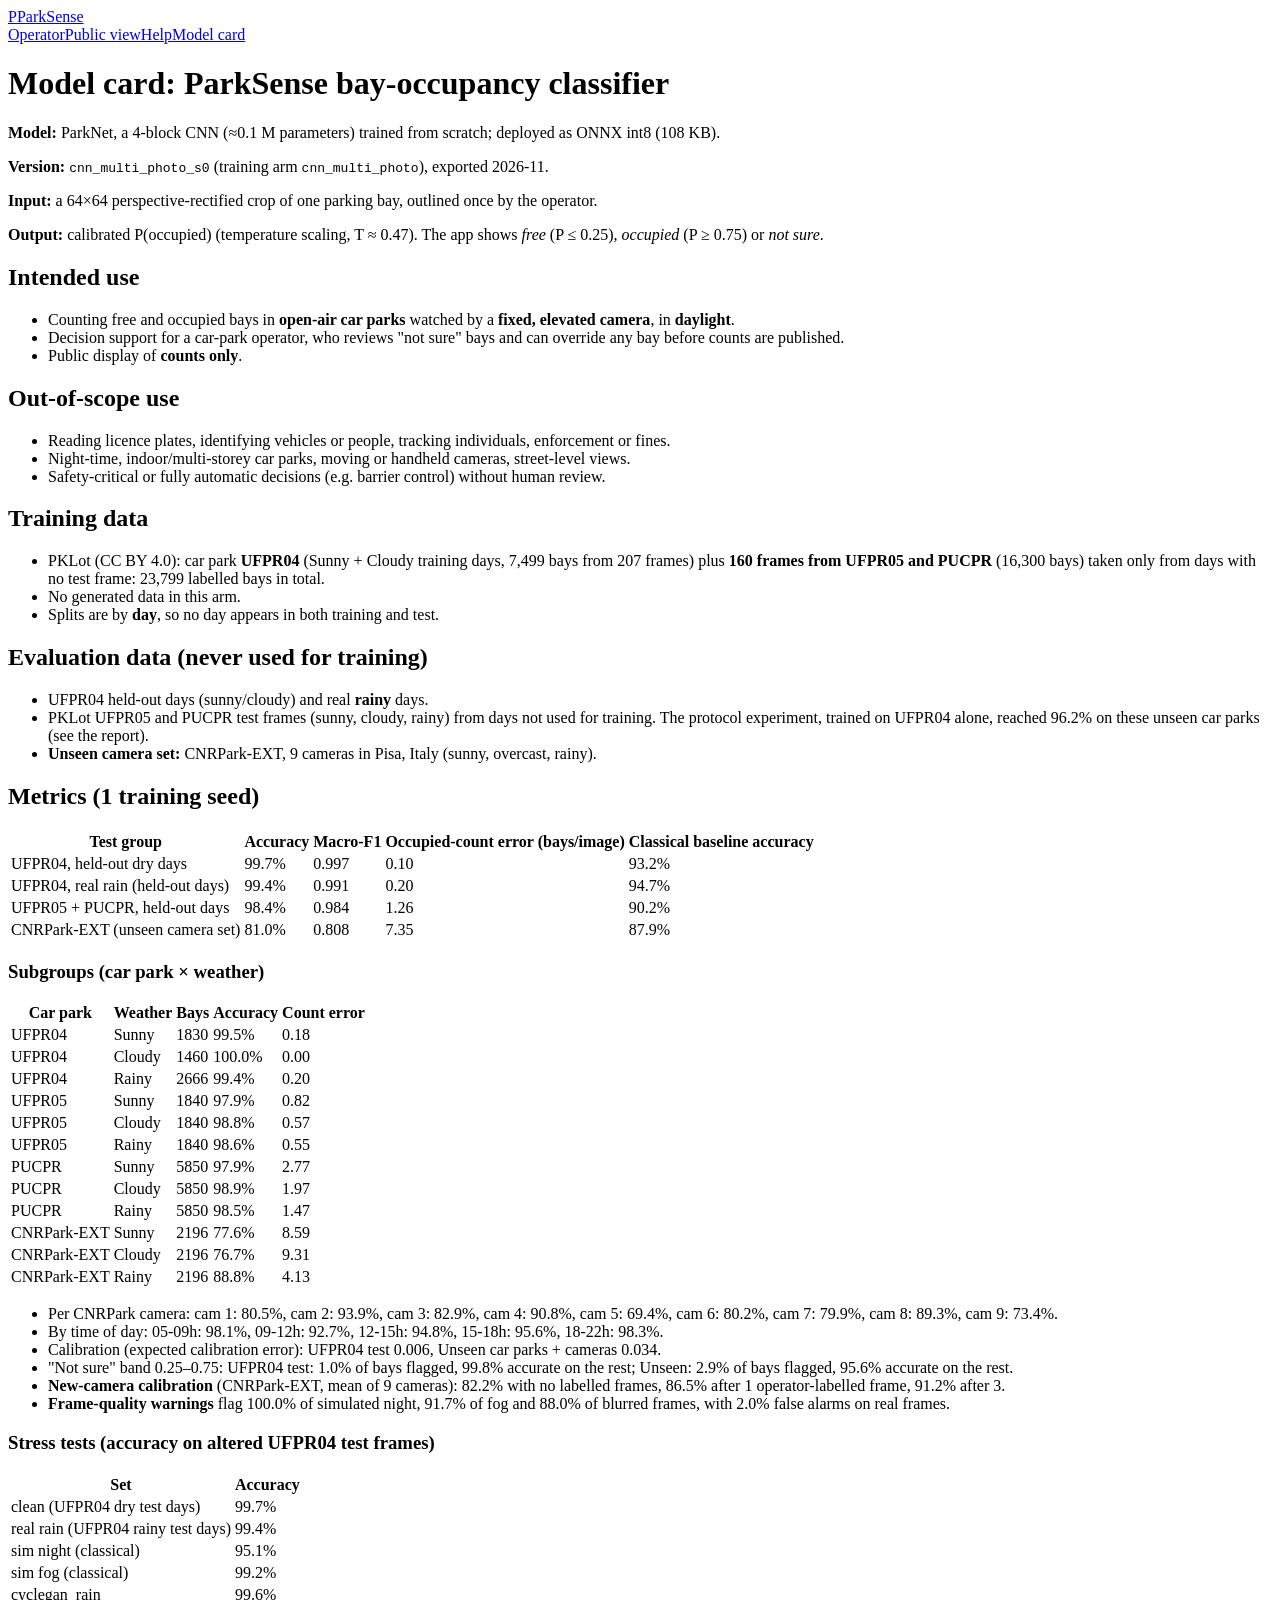
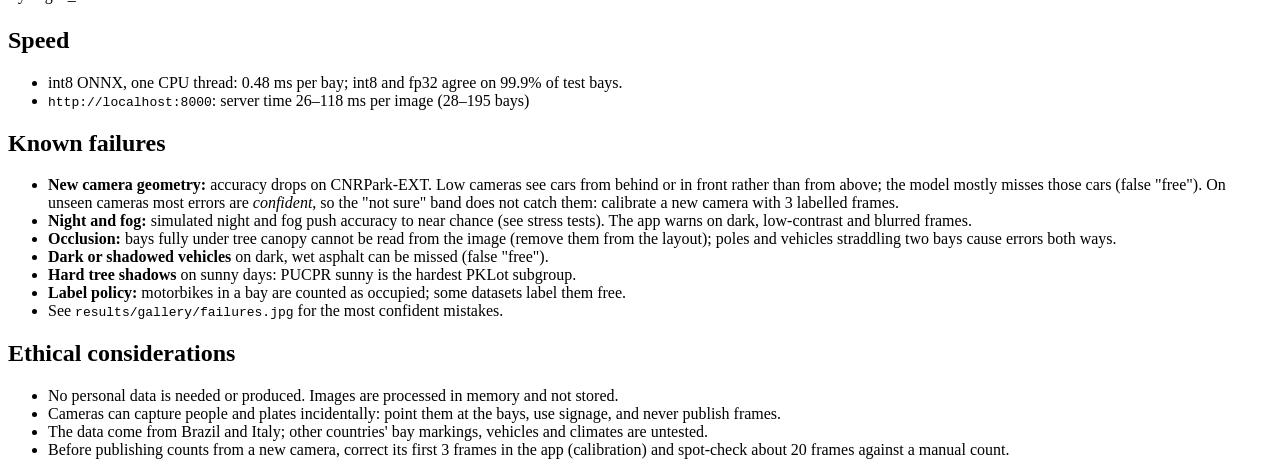
==== app/static/model_card.html @ 00f40243 "ParkSense: app, trained model, training pipeline, results and report" ====
<!doctype html>
<html lang="en"><head><meta charset="utf-8"><meta name="viewport" content="width=device-width, initial-scale=1">
<title>ParkSense · model card</title><link rel="stylesheet" href="/static/style.css"><link rel="icon" href="/static/favicon.svg"></head>
<body><header class="bar"><a class="logo" href="/"><span class="p">P</span>ParkSense</a>
<nav><a href="/">Operator</a><a href="/public">Public view</a><a href="/help">Help</a><a href="/model-card" aria-current="page">Model card</a></nav></header>
<main class="doc"><h1>Model card: ParkSense bay-occupancy classifier</h1>
<p><b>Model:</b> ParkNet, a 4-block CNN (≈0.1 M parameters) trained from scratch; deployed as ONNX int8 (108 KB).</p>
<p><b>Version:</b> <code>cnn_multi_photo_s0</code> (training arm <code>cnn_multi_photo</code>), exported 2026-11.</p>
<p><b>Input:</b> a 64×64 perspective-rectified crop of one parking bay, outlined once by the operator.</p>
<p><b>Output:</b> calibrated P(occupied) (temperature scaling, T ≈ 0.47). The app shows <i>free</i> (P ≤ 0.25), <i>occupied</i> (P ≥ 0.75) or <i>not sure</i>.</p>
<h2>Intended use</h2>
<ul>
<li>Counting free and occupied bays in <b>open-air car parks</b> watched by a <b>fixed, elevated camera</b>, in <b>daylight</b>.</li>
<li>Decision support for a car-park operator, who reviews &quot;not sure&quot; bays and can override any bay before counts are published.</li>
<li>Public display of <b>counts only</b>.</li>
</ul>
<h2>Out-of-scope use</h2>
<ul>
<li>Reading licence plates, identifying vehicles or people, tracking individuals, enforcement or fines.</li>
<li>Night-time, indoor/multi-storey car parks, moving or handheld cameras, street-level views.</li>
<li>Safety-critical or fully automatic decisions (e.g. barrier control) without human review.</li>
</ul>
<h2>Training data</h2>
<ul>
<li>PKLot (CC BY 4.0): car park <b>UFPR04</b> (Sunny + Cloudy training days, 7,499 bays from 207 frames) plus <b>160 frames from UFPR05 and PUCPR</b> (16,300 bays) taken only from days with no test frame: 23,799 labelled bays in total.</li>
<li>No generated data in this arm.</li>
<li>Splits are by <b>day</b>, so no day appears in both training and test.</li>
</ul>
<h2>Evaluation data (never used for training)</h2>
<ul>
<li>UFPR04 held-out days (sunny/cloudy) and real <b>rainy</b> days.</li>
<li>PKLot UFPR05 and PUCPR test frames (sunny, cloudy, rainy) from days not used for training. The protocol experiment, trained on UFPR04 alone, reached 96.2% on these unseen car parks (see the report).</li>
<li><b>Unseen camera set:</b> CNRPark-EXT, 9 cameras in Pisa, Italy (sunny, overcast, rainy).</li>
</ul>
<h2>Metrics (1 training seed)</h2>
<table><tr><th>Test group</th><th>Accuracy</th><th>Macro-F1</th><th>Occupied-count error (bays/image)</th><th>Classical baseline accuracy</th></tr>
<tr><td>UFPR04, held-out dry days</td><td>99.7%</td><td>0.997</td><td>0.10</td><td>93.2%</td></tr>
<tr><td>UFPR04, real rain (held-out days)</td><td>99.4%</td><td>0.991</td><td>0.20</td><td>94.7%</td></tr>
<tr><td>UFPR05 + PUCPR, held-out days</td><td>98.4%</td><td>0.984</td><td>1.26</td><td>90.2%</td></tr>
<tr><td>CNRPark-EXT (unseen camera set)</td><td>81.0%</td><td>0.808</td><td>7.35</td><td>87.9%</td></tr>
</table>
<h3>Subgroups (car park × weather)</h3>
<table><tr><th>Car park</th><th>Weather</th><th>Bays</th><th>Accuracy</th><th>Count error</th></tr>
<tr><td>UFPR04</td><td>Sunny</td><td>1830</td><td>99.5%</td><td>0.18</td></tr>
<tr><td>UFPR04</td><td>Cloudy</td><td>1460</td><td>100.0%</td><td>0.00</td></tr>
<tr><td>UFPR04</td><td>Rainy</td><td>2666</td><td>99.4%</td><td>0.20</td></tr>
<tr><td>UFPR05</td><td>Sunny</td><td>1840</td><td>97.9%</td><td>0.82</td></tr>
<tr><td>UFPR05</td><td>Cloudy</td><td>1840</td><td>98.8%</td><td>0.57</td></tr>
<tr><td>UFPR05</td><td>Rainy</td><td>1840</td><td>98.6%</td><td>0.55</td></tr>
<tr><td>PUCPR</td><td>Sunny</td><td>5850</td><td>97.9%</td><td>2.77</td></tr>
<tr><td>PUCPR</td><td>Cloudy</td><td>5850</td><td>98.9%</td><td>1.97</td></tr>
<tr><td>PUCPR</td><td>Rainy</td><td>5850</td><td>98.5%</td><td>1.47</td></tr>
<tr><td>CNRPark-EXT</td><td>Sunny</td><td>2196</td><td>77.6%</td><td>8.59</td></tr>
<tr><td>CNRPark-EXT</td><td>Cloudy</td><td>2196</td><td>76.7%</td><td>9.31</td></tr>
<tr><td>CNRPark-EXT</td><td>Rainy</td><td>2196</td><td>88.8%</td><td>4.13</td></tr>
</table>
<ul>
<li>Per CNRPark camera: cam 1: 80.5%, cam 2: 93.9%, cam 3: 82.9%, cam 4: 90.8%, cam 5: 69.4%, cam 6: 80.2%, cam 7: 79.9%, cam 8: 89.3%, cam 9: 73.4%.</li>
<li>By time of day: 05-09h: 98.1%, 09-12h: 92.7%, 12-15h: 94.8%, 15-18h: 95.6%, 18-22h: 98.3%.</li>
<li>Calibration (expected calibration error): UFPR04 test 0.006, Unseen car parks + cameras 0.034.</li>
<li>&quot;Not sure&quot; band 0.25–0.75: UFPR04 test: 1.0% of bays flagged, 99.8% accurate on the rest; Unseen: 2.9% of bays flagged, 95.6% accurate on the rest.</li>
<li><b>New-camera calibration</b> (CNRPark-EXT, mean of 9 cameras): 82.2% with no labelled frames, 86.5% after 1 operator-labelled frame, 91.2% after 3.</li>
<li><b>Frame-quality warnings</b> flag 100.0% of simulated night, 91.7% of fog and 88.0% of blurred frames, with 2.0% false alarms on real frames.</li>
</ul>
<h3>Stress tests (accuracy on altered UFPR04 test frames)</h3>
<table><tr><th>Set</th><th>Accuracy</th></tr>
<tr><td>clean (UFPR04 dry test days)</td><td>99.7%</td></tr>
<tr><td>real rain (UFPR04 rainy test days)</td><td>99.4%</td></tr>
<tr><td>sim night (classical)</td><td>95.1%</td></tr>
<tr><td>sim fog (classical)</td><td>99.2%</td></tr>
<tr><td>cyclegan_rain</td><td>99.6%</td></tr>
</table>
<h2>Speed</h2>
<ul>
<li>int8 ONNX, one CPU thread: 0.48 ms per bay; int8 and fp32 agree on 99.9% of test bays.</li>
<li><code>http://localhost:8000</code>: server time 26–118 ms per image (28–195 bays)</li>
</ul>
<h2>Known failures</h2>
<ul>
<li><b>New camera geometry:</b> accuracy drops on CNRPark-EXT. Low cameras see cars from behind or in front rather than from above; the model mostly misses those cars (false &quot;free&quot;). On unseen cameras most errors are <i>confident</i>, so the &quot;not sure&quot; band does not catch them: calibrate a new camera with 3 labelled frames.</li>
<li><b>Night and fog:</b> simulated night and fog push accuracy to near chance (see stress tests). The app warns on dark, low-contrast and blurred frames.</li>
<li><b>Occlusion:</b> bays fully under tree canopy cannot be read from the image (remove them from the layout); poles and vehicles straddling two bays cause errors both ways.</li>
<li><b>Dark or shadowed vehicles</b> on dark, wet asphalt can be missed (false &quot;free&quot;).</li>
<li><b>Hard tree shadows</b> on sunny days: PUCPR sunny is the hardest PKLot subgroup.</li>
<li><b>Label policy:</b> motorbikes in a bay are counted as occupied; some datasets label them free.</li>
<li>See <code>results/gallery/failures.jpg</code> for the most confident mistakes.</li>
</ul>
<h2>Ethical considerations</h2>
<ul>
<li>No personal data is needed or produced. Images are processed in memory and not stored.</li>
<li>Cameras can capture people and plates incidentally: point them at the bays, use signage, and never publish frames.</li>
<li>The data come from Brazil and Italy; other countries&#x27; bay markings, vehicles and climates are untested.</li>
<li>Before publishing counts from a new camera, correct its first 3 frames in the app (calibration) and spot-check about 20 frames against a manual count.</li>
</ul></main></body></html>
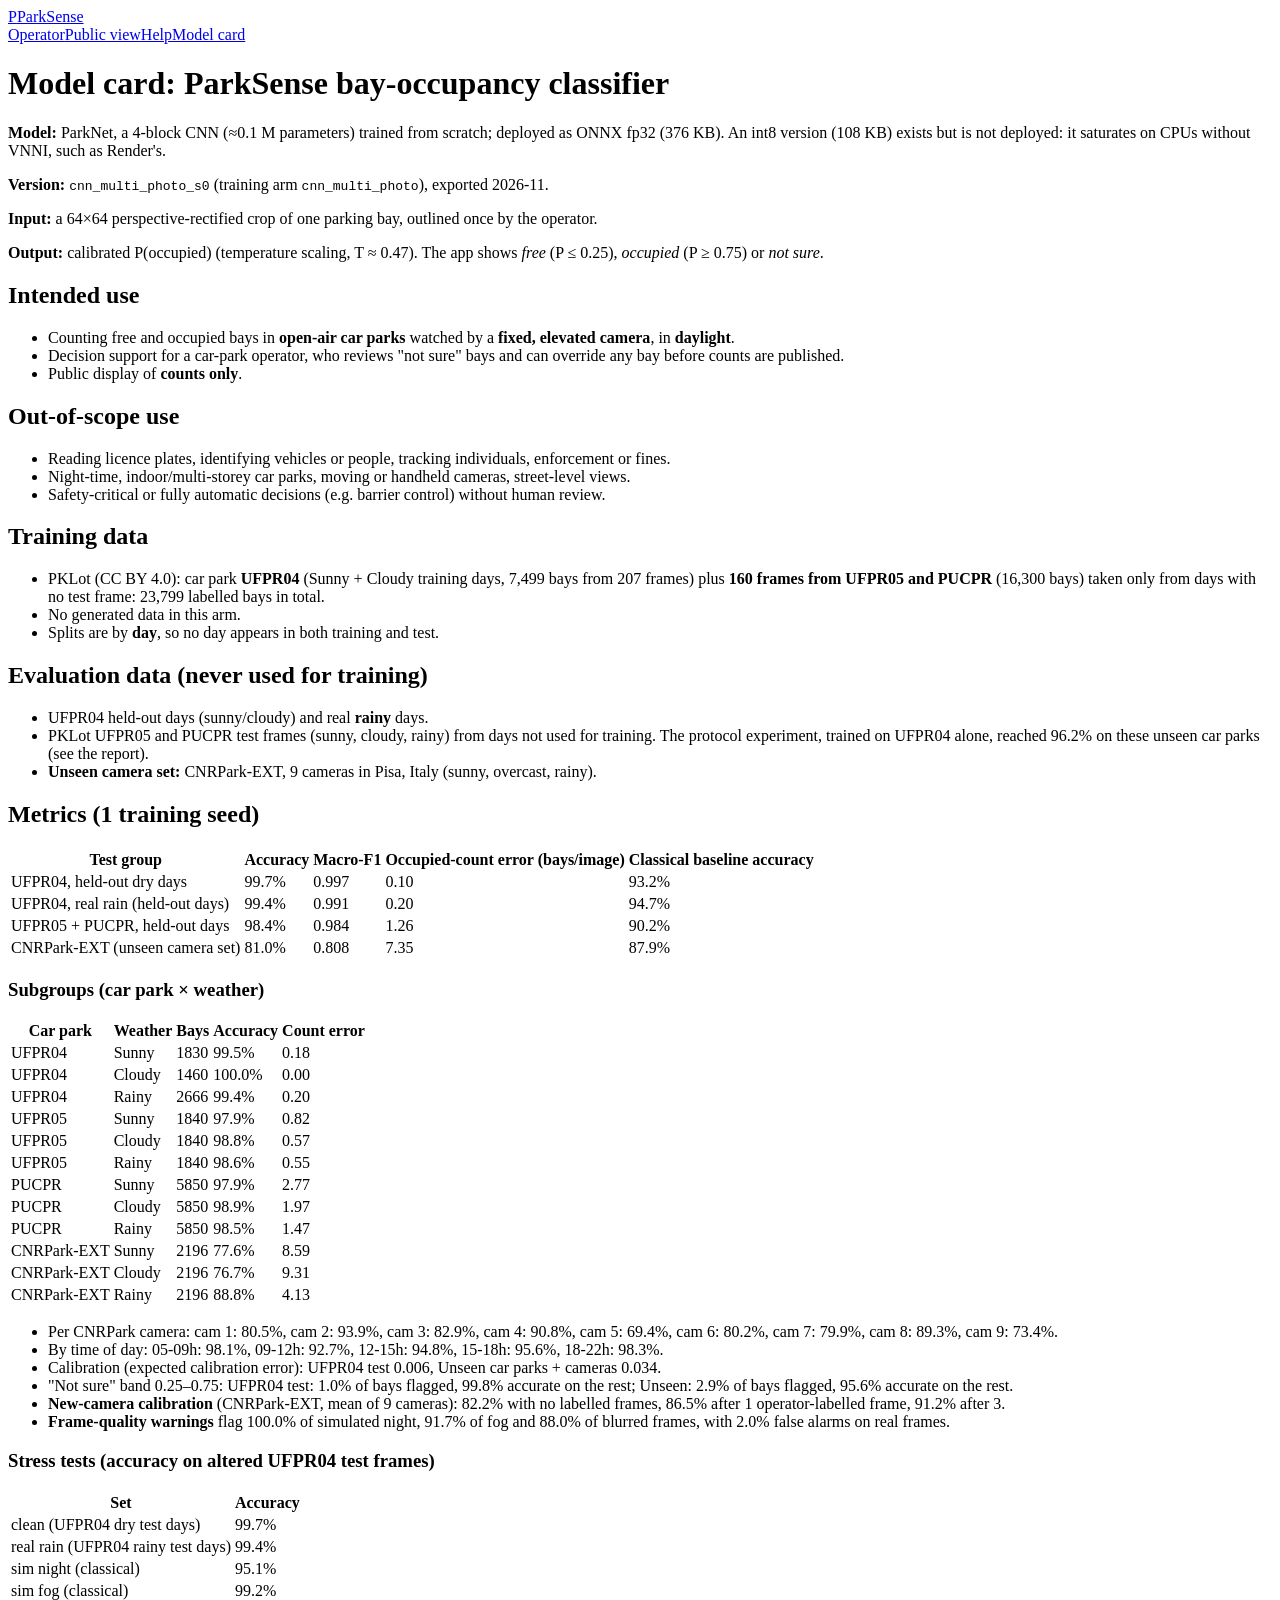
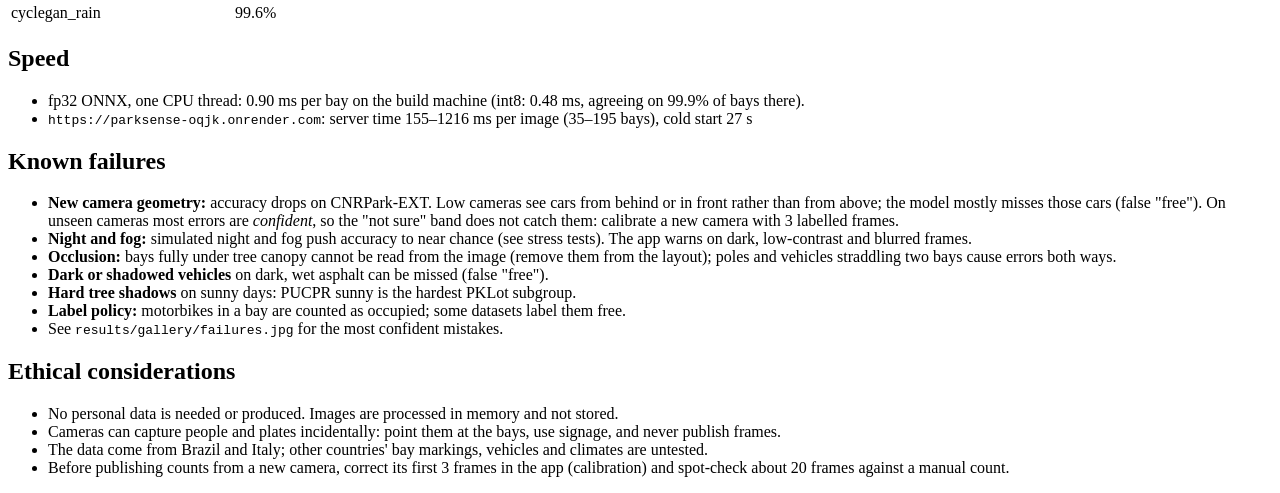
==== commit 4661ebcc: "Render results, cold start, name on report; faster resumable Colab diffusion notebook" ====
--- a/app/static/model_card.html
+++ b/app/static/model_card.html
@@ -4,7 +4,7 @@
 <body><header class="bar"><a class="logo" href="/"><span class="p">P</span>ParkSense</a>
 <nav><a href="/">Operator</a><a href="/public">Public view</a><a href="/help">Help</a><a href="/model-card" aria-current="page">Model card</a></nav></header>
 <main class="doc"><h1>Model card: ParkSense bay-occupancy classifier</h1>
-<p><b>Model:</b> ParkNet, a 4-block CNN (≈0.1 M parameters) trained from scratch; deployed as ONNX int8 (108 KB).</p>
+<p><b>Model:</b> ParkNet, a 4-block CNN (≈0.1 M parameters) trained from scratch; deployed as ONNX fp32 (376 KB). An int8 version (108 KB) exists but is not deployed: it saturates on CPUs without VNNI, such as Render&#x27;s.</p>
 <p><b>Version:</b> <code>cnn_multi_photo_s0</code> (training arm <code>cnn_multi_photo</code>), exported 2026-11.</p>
 <p><b>Input:</b> a 64×64 perspective-rectified crop of one parking bay, outlined once by the operator.</p>
 <p><b>Output:</b> calibrated P(occupied) (temperature scaling, T ≈ 0.47). The app shows <i>free</i> (P ≤ 0.25), <i>occupied</i> (P ≥ 0.75) or <i>not sure</i>.</p>
@@ -72,8 +72,8 @@
 </table>
 <h2>Speed</h2>
 <ul>
-<li>int8 ONNX, one CPU thread: 0.48 ms per bay; int8 and fp32 agree on 99.9% of test bays.</li>
-<li><code>http://localhost:8000</code>: server time 26–118 ms per image (28–195 bays)</li>
+<li>fp32 ONNX, one CPU thread: 0.90 ms per bay on the build machine (int8: 0.48 ms, agreeing on 99.9% of bays there).</li>
+<li><code>https://parksense-oqjk.onrender.com</code>: server time 155–1216 ms per image (35–195 bays), cold start 27 s</li>
 </ul>
 <h2>Known failures</h2>
 <ul>
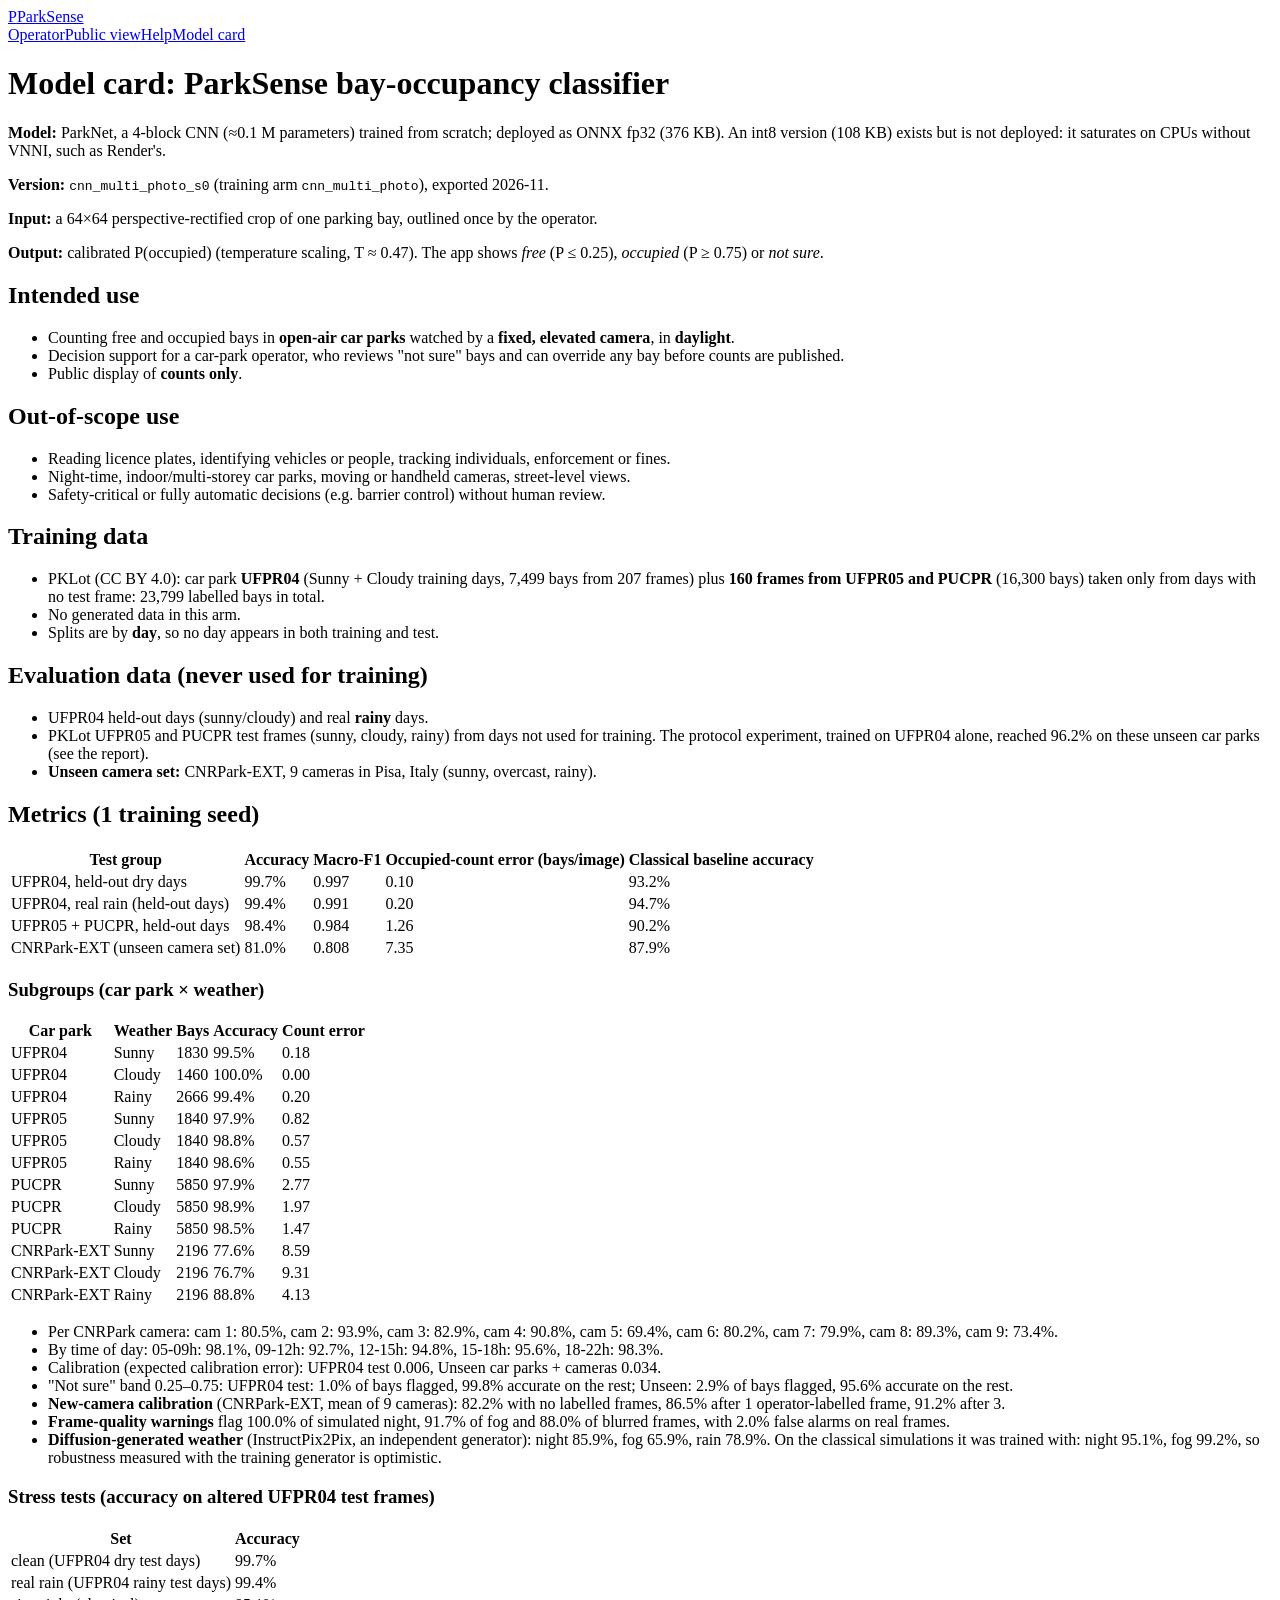
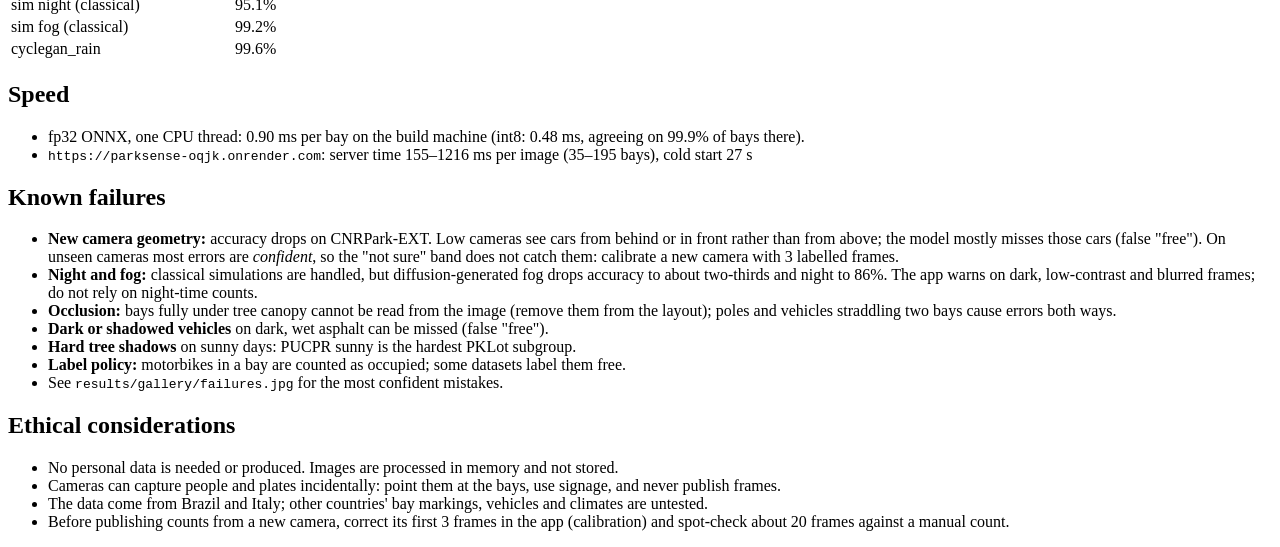
==== commit b2fce6b3: "Diffusion (InstructPix2Pix) results from Colab: stress tests and augmentation arms E/H; report, mode" ====
--- a/app/static/model_card.html
+++ b/app/static/model_card.html
@@ -61,6 +61,7 @@
 <li>&quot;Not sure&quot; band 0.25–0.75: UFPR04 test: 1.0% of bays flagged, 99.8% accurate on the rest; Unseen: 2.9% of bays flagged, 95.6% accurate on the rest.</li>
 <li><b>New-camera calibration</b> (CNRPark-EXT, mean of 9 cameras): 82.2% with no labelled frames, 86.5% after 1 operator-labelled frame, 91.2% after 3.</li>
 <li><b>Frame-quality warnings</b> flag 100.0% of simulated night, 91.7% of fog and 88.0% of blurred frames, with 2.0% false alarms on real frames.</li>
+<li><b>Diffusion-generated weather</b> (InstructPix2Pix, an independent generator): night 85.9%, fog 65.9%, rain 78.9%. On the classical simulations it was trained with: night 95.1%, fog 99.2%, so robustness measured with the training generator is optimistic.</li>
 </ul>
 <h3>Stress tests (accuracy on altered UFPR04 test frames)</h3>
 <table><tr><th>Set</th><th>Accuracy</th></tr>
@@ -78,7 +79,7 @@
 <h2>Known failures</h2>
 <ul>
 <li><b>New camera geometry:</b> accuracy drops on CNRPark-EXT. Low cameras see cars from behind or in front rather than from above; the model mostly misses those cars (false &quot;free&quot;). On unseen cameras most errors are <i>confident</i>, so the &quot;not sure&quot; band does not catch them: calibrate a new camera with 3 labelled frames.</li>
-<li><b>Night and fog:</b> simulated night and fog push accuracy to near chance (see stress tests). The app warns on dark, low-contrast and blurred frames.</li>
+<li><b>Night and fog:</b> classical simulations are handled, but diffusion-generated fog drops accuracy to about two-thirds and night to 86%. The app warns on dark, low-contrast and blurred frames; do not rely on night-time counts.</li>
 <li><b>Occlusion:</b> bays fully under tree canopy cannot be read from the image (remove them from the layout); poles and vehicles straddling two bays cause errors both ways.</li>
 <li><b>Dark or shadowed vehicles</b> on dark, wet asphalt can be missed (false &quot;free&quot;).</li>
 <li><b>Hard tree shadows</b> on sunny days: PUCPR sunny is the hardest PKLot subgroup.</li>
